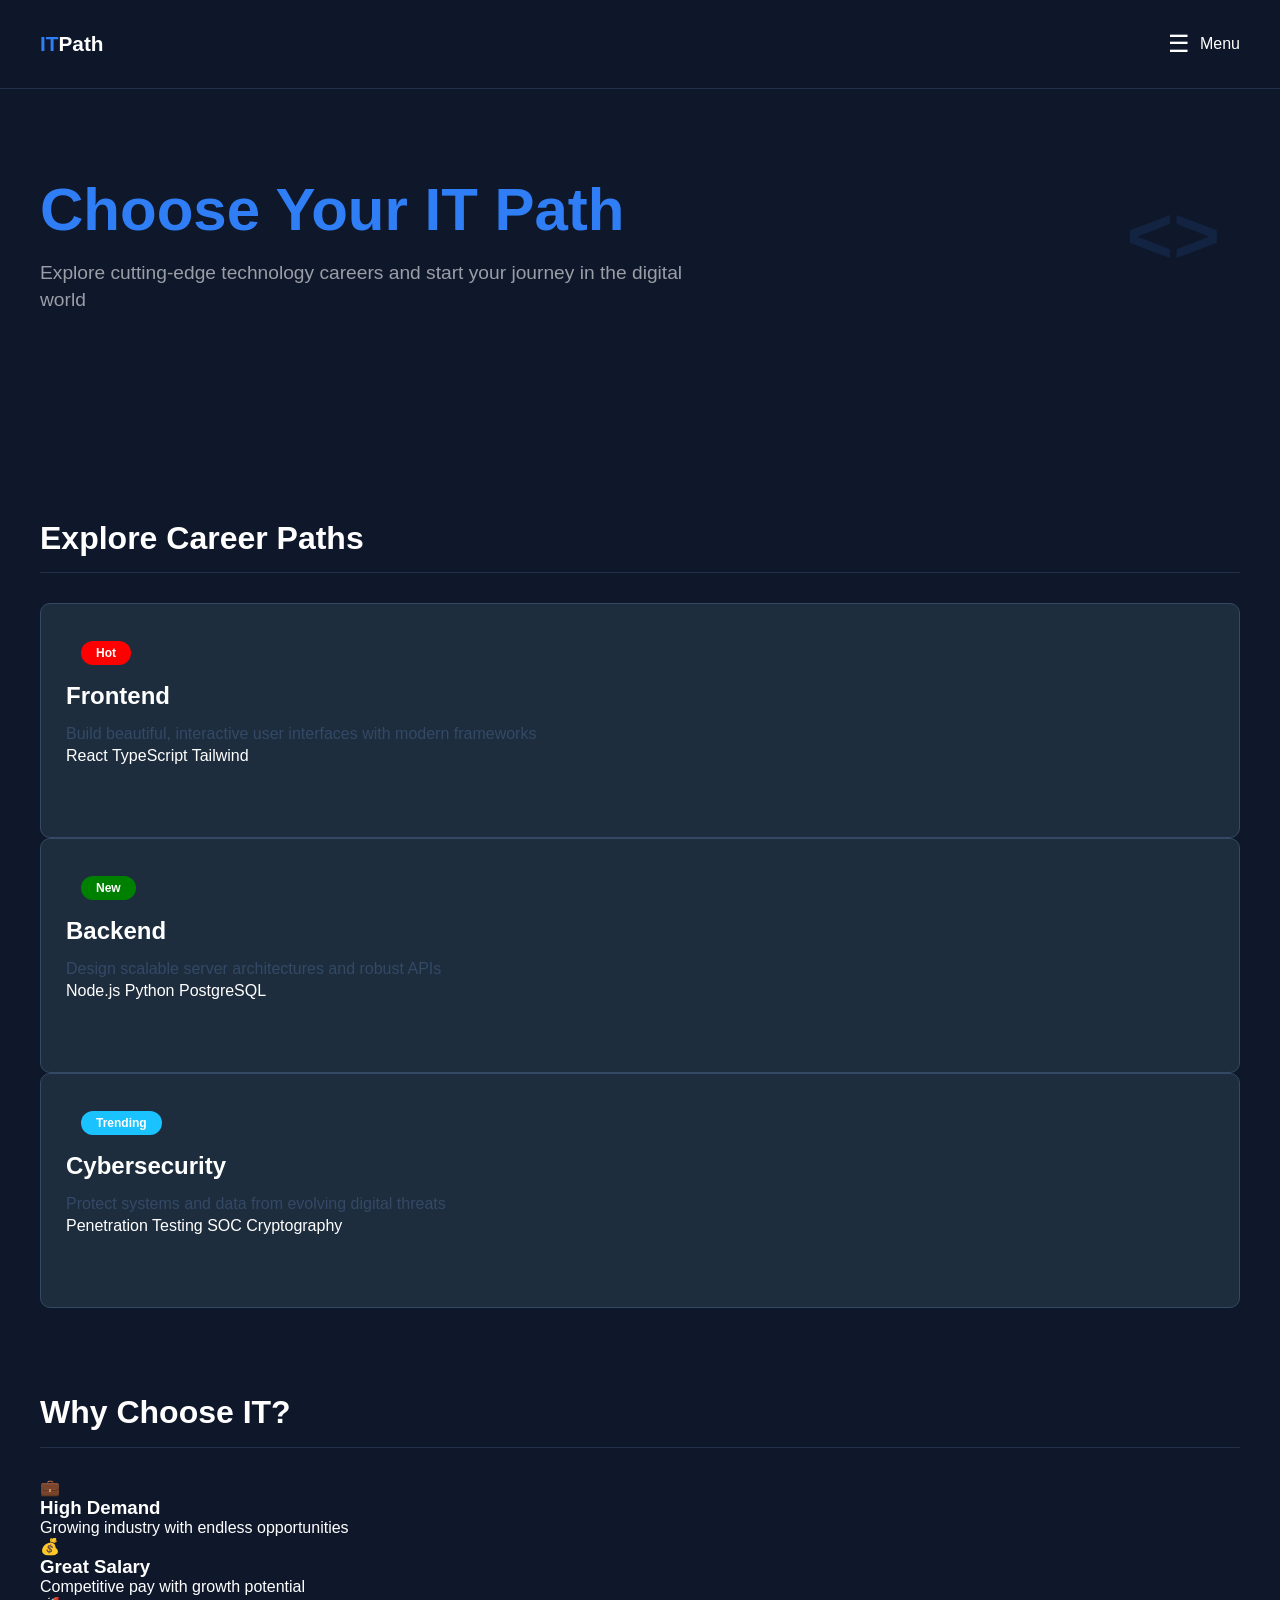
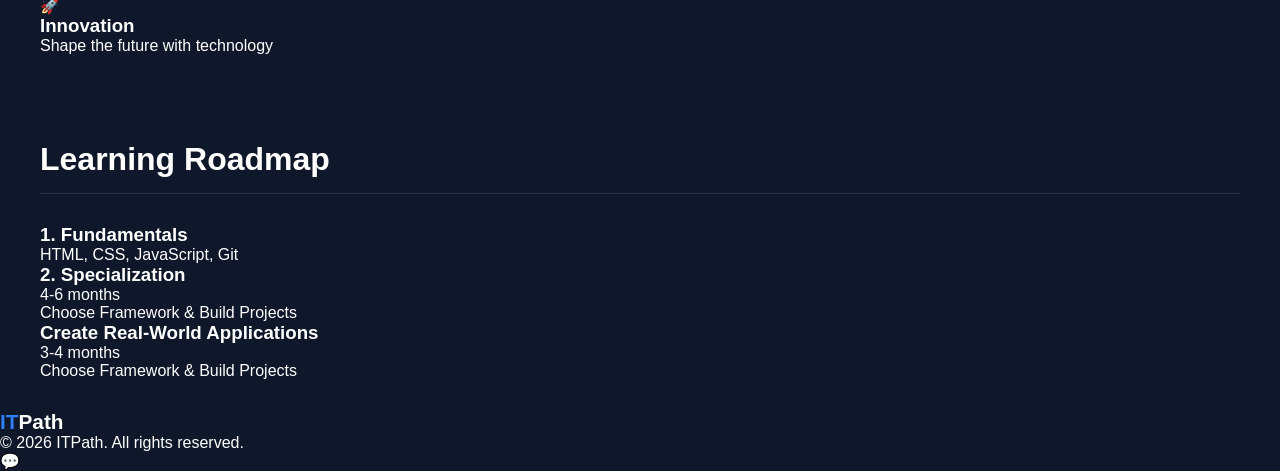
==== Lesson 14/index.html @ c48a7511 "Add files via upload" ====
<!DOCTYPE html>
<html lang="en">
<head>
    <link type='text/css' rel="stylesheet" href="style/style.css">
    <meta name='viewport' content='width=device-width, initial-scale=1'>
    <meta charset="UTF-8">
    <title>ITPath</title>
</head>
<body>
<header>
    <div class="wrapper header-content">
        <div class="logo"><span>IT</span>Path</div>
        <nav class="menu">
            <span class="menu-icon">☰</span>
            <span>Menu</span>
        </nav>
    </div>
</header>
<main>
    <section class="hero-section">
        <div class="wrapper hero-content">
            <article class="hero-text">
                <h1>Choose Your IT Path</h1>
                <p>Explore cutting-edge technology careers and start your journey in the digital world</p>
            </article>
            <div class="code-icon">
                &lt;&gt;
            </div>
        </div>
    </section>
    <section class="career-section">
        <div class="wrapper">
            <h2 class="section-title">Explore Career Paths</h2>
            <div class="card-list">
                <article class="career-card">
                    <span class="badge badge-red">Hot</span>
                    <h3>Frontend</h3>
                    <p>Build beautiful, interactive user interfaces with modern frameworks</p>
                    <div class="tags">
                        <span>React</span>
                        <span>TypeScript</span>
                        <span>Tailwind</span>
                    </div>
                </article>
                <article class="career-card">
                    <span class="badge badge-green">New</span>
                    <h3>Backend</h3>
                    <p>Design scalable server architectures and robust APIs</p>
                    <div class="tags">
                        <span>Node.js</span>
                        <span>Python</span>
                        <span>PostgreSQL</span>
                    </div>
                </article>
                <article class="career-card">
                    <span class="badge badge-blue">Trending</span>
                    <h3>Cybersecurity</h3>
                    <p>Protect systems and data from evolving digital threats</p>
                    <div class="tags">
                        <span>Penetration Testing</span>
                        <span>SOC</span>
                        <span>Cryptography</span>
                    </div>
                </article>
            </div>
        </div>
    </section>
    <section class="benefits-section">
        <div class="wrapper">
            <h2 class="section-title">Why Choose IT?</h2>
            <div class="benefits-cards">
                <article class="benefit-card">
                    <div class="benefit-icon">💼</div>
                    <h3>High Demand</h3>
                    <p>Growing industry with endless opportunities</p>
                </article>
                <article class="benefit-card">
                    <div class="benefit-icon">💰</div>
                    <h3>Great Salary</h3>
                    <p>Competitive pay with growth potential</p>
                </article>
                <article class="benefit-card">
                    <div class="benefit-icon">🚀</div>
                    <h3>Innovation</h3>
                    <p>Shape the future with technology</p>
                </article>
            </div>
        </div>
    </section>
    <section class="roadmap-section">
        <div class="wrapper">
            <h2 class="section-title">Learning Roadmap</h2>
            <div class="roadmap=list">
                <article class="roadmap-card">
                    <span class="roadmap-circle"></span>
                    <div class="roadmap-content">
                        <div class="roadmap-head>">
                            <h3>1. Fundamentals</h3>
                        </div>
                        <p>HTML, CSS, JavaScript, Git</p>
                    </div>
                </article>
                <article class="roadmap-card">
                    <span class="roadmap-circle"></span>
                    <div class="roadmap-content">
                        <div class="roadmap-head">
                            <h3>2. Specialization</h3>
                            <span>4-6 months</span>
                        </div>
                        <p>Choose Framework & Build Projects</p>
                    </div>
                </article>
                <article class="roadmap-card">
                    <span class="roadmap-circle"></span>
                    <div class="roadmap-content">
                        <div class="roadmap-head>">
                            <h3>Create Real-World Applications</h3>
                            <span>3-4 months</span>
                        </div>
                        <p>Choose Framework & Build Projects</p>
                    </div>
                </article>
            </div>
        </div>
    </section>
</main>
<footer>
    <div class="logo"><span>IT</span>Path</div>
    <p>&copy; 2026 ITPath. All rights reserved.</p>
</footer>
<a href="#" class="chat-button">💬</a>
</body>
</html>
---- Lesson 14/style/style.css ----
*{
    margin:0;
    padding:0;
    box-sizing: border-box;
    text-decoration: none;
    list-style: none;
}
html{
    font-family: "Inter", sans-serif;
    font-size: 16px;
}
body{
    background: #0f172a;
    color: #fff;
}
.wrapper {
    width: 100%;
    max-width: 1200px;
    margin: 0 auto;
    padding: 30px 0;
}
header{
    position: fixed;
    top: 0;
    left: 0;
    width: 100%;
    z-index: 1000;
    background: rgba(15, 23, 42, 0.9);
    border-bottom: 1px solid #22304a;
}
.header-content{
    display: flex;
    align-items: center;
    justify-content: space-between;
}
.logo{
    font-size: 1.3rem;
    font-weight: 700;
}
.logo span{
    color: #307ef6;
}
.menu{
    display: flex;
    align-items: center;
    gap: 10px;
    font-size: 1rem;
}
.menu-icon{
    font-size: 1.5rem;
}
.hero-section{
    padding: 150px 0 120px 0;
}
.hero-content{
    position: relative;
}
.hero-content h1{
    font-size: 3.75rem;
    line-height: 1;
    color: #307ef6;
    margin-bottom: 20px;
}
.hero-content p{
    color: #9a9ea6;
    font-size: 1.2rem;
    line-height: 1.4;
    max-width: 650px;
}
.code-icon{
    position: absolute;
    top: 40px;
    right: 20px;
    font-size: 5rem;
    font-weight: 700;
    color: #132442;
}
.career-section .benefits-section .roadmap-section{
    padding: 60px 0;
}
.section-title{
    position: sticky;
    top: 60px;
    z-index: 20;
    font-size: 2rem;
    line-height: 1.2;
    padding: 25px 0 15px 0;
    border-bottom: 1px solid #22304a;
    margin-bottom: 30px;
}
.career-card{
    position: relative;
    overflow: hidden;
    min-height: 235px;
    padding: 22px 25px;
    background: #1d2d3d;
    border: 1px solid #334966;
    border-radius: 10px;
    transition: transform 0.3s ease, border-color 0.3s, box-shadow 0.3s ease;
}
.career-card::before{
    content: "";
    position: absolute;
    inset: 0;
    background: radial-gradient(circle at top right, rgba(0, 0, 0, 0.23), transparent 60%);
    opacity: 0;
    transition: opacity 0.3s ease;
}
.career-card:hover::before{
    opacity: 1;
}
.career-card:hover{
    transform: translateY(-5px);
    border-color: #334966;
    box-shadow: 0 10px 35px rgba(49, 129, 247, 0.25);
}
.badge{
    display: inline-block;
    color: #fff;
    font-size: 0.75rem;
    font-weight: 700;
    padding: 5px 15px;
    border-radius: 15px;
    margin: 15px;
}
.badge-red{
    background: red;
}
.badge-green{
    background: green;
}
.badge-blue{
    background: #1ac2ff;
}
.career-card h3{
    font-size: 1.5rem;
    line-height: 1.3;
    margin-bottom: 10px;
}
.career-card p{
    color: #334966;
    font-size: 1rem;
    line-height: 1.6;
}
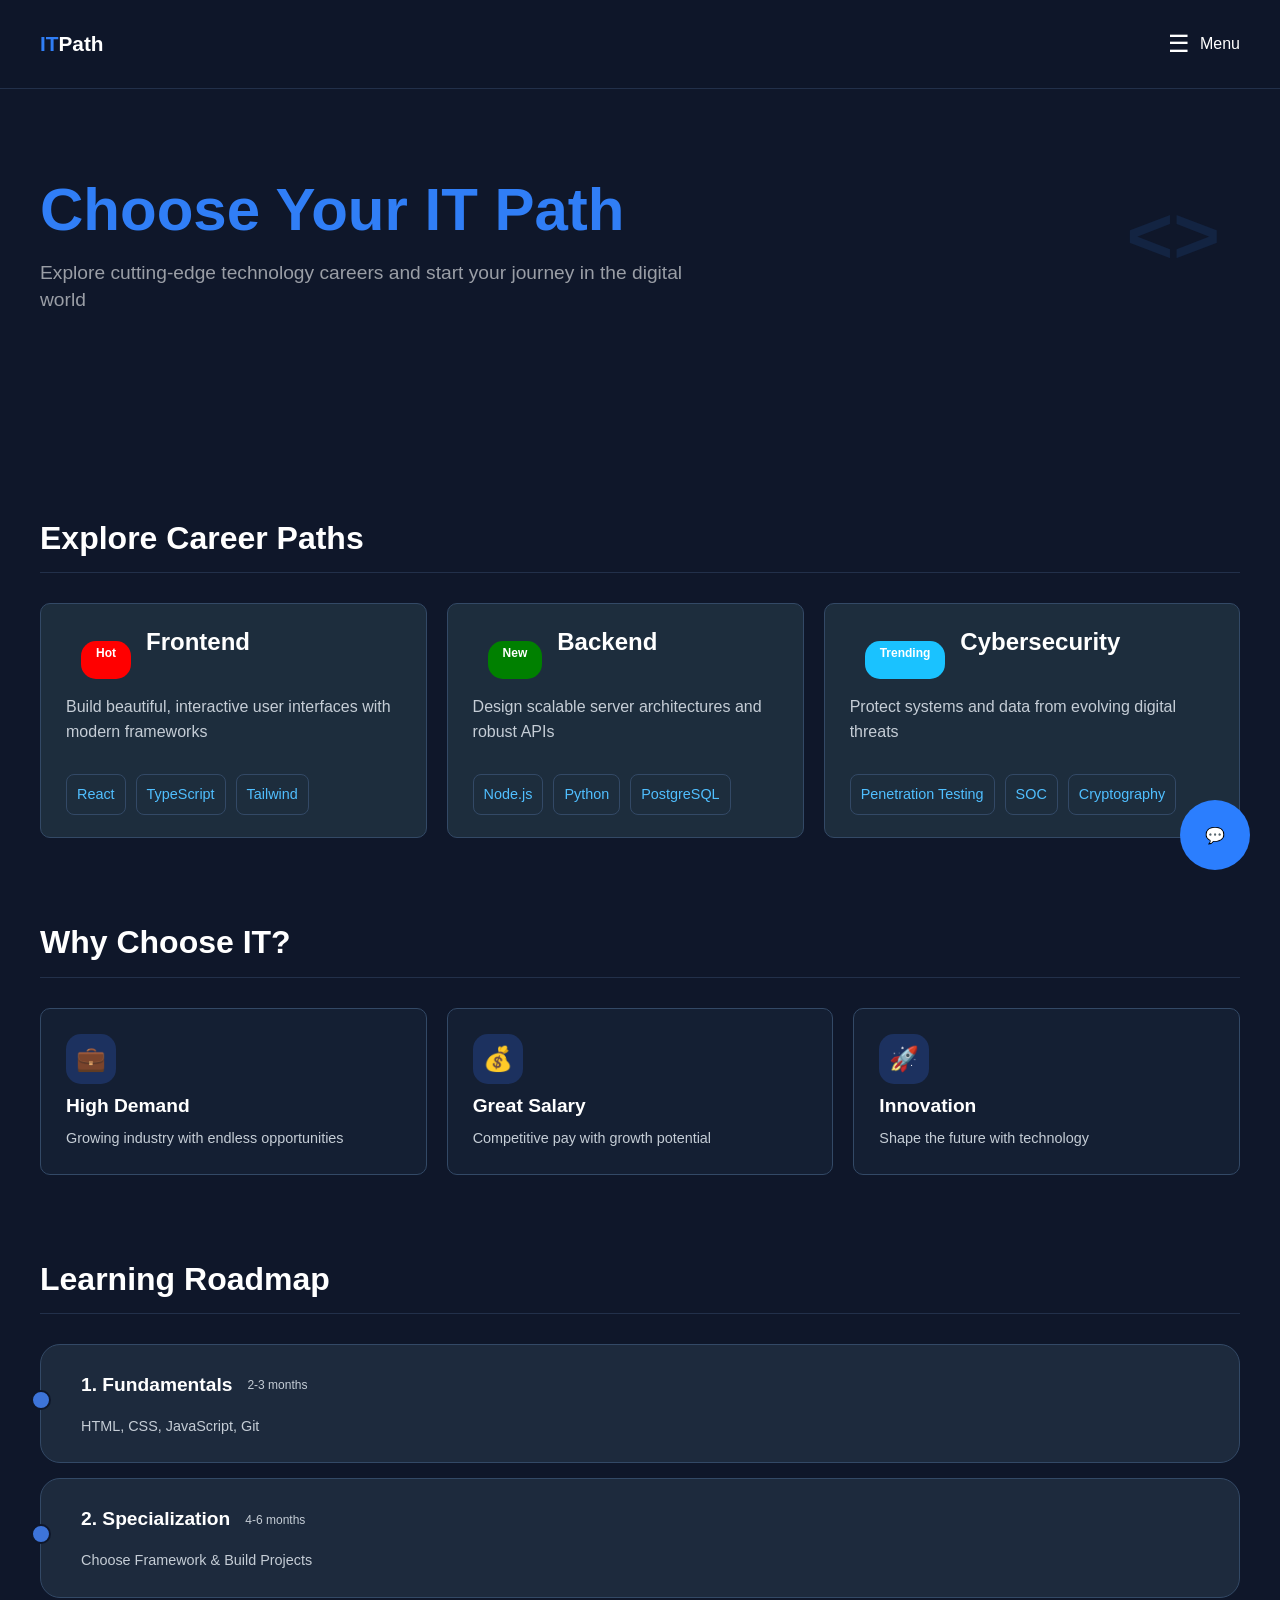
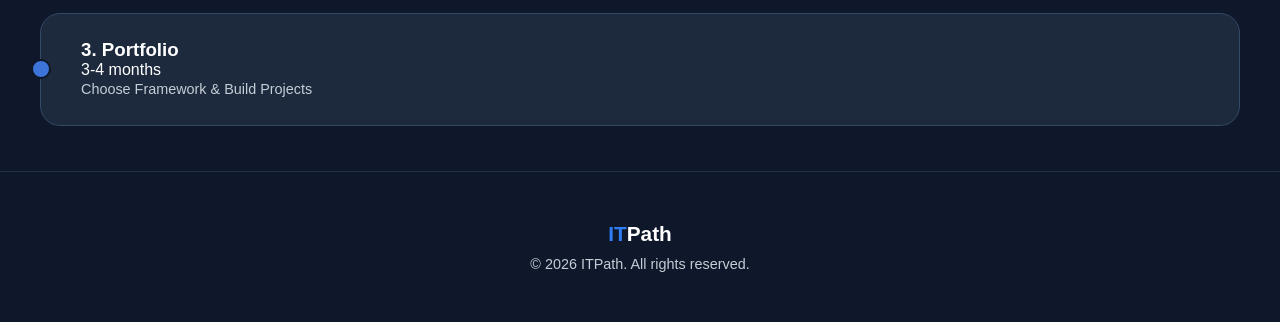
==== commit b559b57f: "Add files via upload" ====
--- a/Lesson 14/index.html
+++ b/Lesson 14/index.html
@@ -90,12 +90,13 @@
     <section class="roadmap-section">
         <div class="wrapper">
             <h2 class="section-title">Learning Roadmap</h2>
-            <div class="roadmap=list">
+            <div class="roadmap-list">
                 <article class="roadmap-card">
                     <span class="roadmap-circle"></span>
                     <div class="roadmap-content">
-                        <div class="roadmap-head>">
+                        <div class="roadmap-head">
                             <h3>1. Fundamentals</h3>
+                            <span>2-3 months</span>
                         </div>
                         <p>HTML, CSS, JavaScript, Git</p>
                     </div>
@@ -114,7 +115,7 @@
                     <span class="roadmap-circle"></span>
                     <div class="roadmap-content">
                         <div class="roadmap-head>">
-                            <h3>Create Real-World Applications</h3>
+                            <h3>3. Portfolio</h3>
                             <span>3-4 months</span>
                         </div>
                         <p>Choose Framework & Build Projects</p>
--- a/Lesson 14/style/style.css
+++ b/Lesson 14/style/style.css
@@ -97,6 +97,8 @@
     border: 1px solid #334966;
     border-radius: 10px;
     transition: transform 0.3s ease, border-color 0.3s, box-shadow 0.3s ease;
+    display: flex;
+    flex-wrap: wrap;
 }
 .career-card::before{
     content: "";
@@ -138,7 +140,160 @@
     margin-bottom: 10px;
 }
 .career-card p{
-    color: #334966;
+    color: #c5cdd6;
     font-size: 1rem;
     line-height: 1.6;
 }
+.tags{
+    display: flex;
+    flex-wrap: wrap;
+    gap: 10px;
+    margin-top: 15px;
+}
+.tags span{
+    white-space: nowrap;
+    padding: 5px 10px;
+    font-size: 0.9rem;
+    border: 1px solid #334966;
+    border-radius: 8px;
+    color: #50bfff;
+    display: flex;
+    align-items: center;
+    justify-content: center;
+}
+.card-list{
+    display: flex;
+    gap: 20px;
+
+}
+.benefits-cards{
+    display: flex;
+    gap: 20px;
+}
+.benefit-card{
+    max-width: 33%;
+    padding: 25px;
+    background: #141f33;
+    border: 1px solid #334966;
+    border-radius: 10px;
+    display: flex;
+    flex-direction: column;
+    flex: 1;
+    row-gap: 10px;
+}
+.benefit-icon{
+    width: 50px;
+    height: 50px;
+    border-radius: 15px;
+    background: #1c315f;
+    display: flex;
+    align-items: center;
+    justify-content: center;
+    font-size: 1.5rem;
+}
+.benefit-card h3{
+    font-size: 1.2rem;
+    line-height: 1.3;
+}
+.benefit-card p{
+    color: #c5cdd6;
+    font-size: 0.9rem;
+    line-height: 1.4;
+}
+.roadmap-list{
+    position: relative;
+}
+/*.roadmap-list::before{*/
+/*    content: "";*/
+/*    position: absolute;*/
+/*    left: 0;*/
+/*    top: 50px;*/
+/*    bottom: 50px;*/
+/*    width: 2px;*/
+/*    background: #3d74d9;*/
+/*}*/
+.roadmap-card{
+    position: relative;
+    min-height: 100px;
+    padding: 25px 40px;
+    background: #1d2a3d;
+    border: 1px solid #334966;
+    border-radius: 20px;
+    margin-bottom: 15px;
+}
+.roadmap-circle{
+    position: absolute;
+    left: -10px;
+    top: 45px;
+    width: 20px;
+    height: 20px;
+    border-radius: 50%;
+    background: #3d74d9;
+    border: 2px solid #0f172a;
+}
+.roadmap-head{
+    display: flex;
+    align-items: center;
+    gap: 15px;
+    margin-bottom: 15px;
+}
+.roadmap-head h3{
+    font-size: 1.2rem;
+    line-height: 1.6;
+    white-space: nowrap;
+}
+.roadmap-head span{
+    color: #c5cdd6;
+    font-weight: 300;
+    font-size: 0.75rem;
+}
+.roadmap-content p{
+    color: #c5cdd6;
+    font-size: 0.9rem;
+    line-height: 1.5;
+}
+.roadmap-section{
+    border-bottom: 1px solid #22304a;
+}
+footer{
+    text-align: center;
+    display: flex;
+    flex-direction: column;
+    row-gap: 10px;
+    padding: 50px 0;
+}
+footer p{
+    color: #c5cdd6;
+    font-size: 0.9rem;
+}
+.chat-button{
+    position: fixed;
+    right:30px;
+    bottom: 30px;
+    width: 70px;
+    height: 70px;
+    background: #2b7efe;
+    display: flex;
+    align-items: center;
+    justify-content: center;
+    border-radius: 50%;
+    transition: scale 0.5s ease, background-color 0.3s ease;
+}
+.chat-button:hover{
+    transform: scale(1.2);
+    background: #0f69fa;
+}
+@media (max-width: 700px){
+    .wrapper{
+        padding: 40px;
+    }
+    .card-list{
+        display: flex;
+        flex-wrap: wrap;
+    }
+}
+@media (max-width: 1000px){
+    .wrapper{
+        padding: 40px;
+    }
+}
